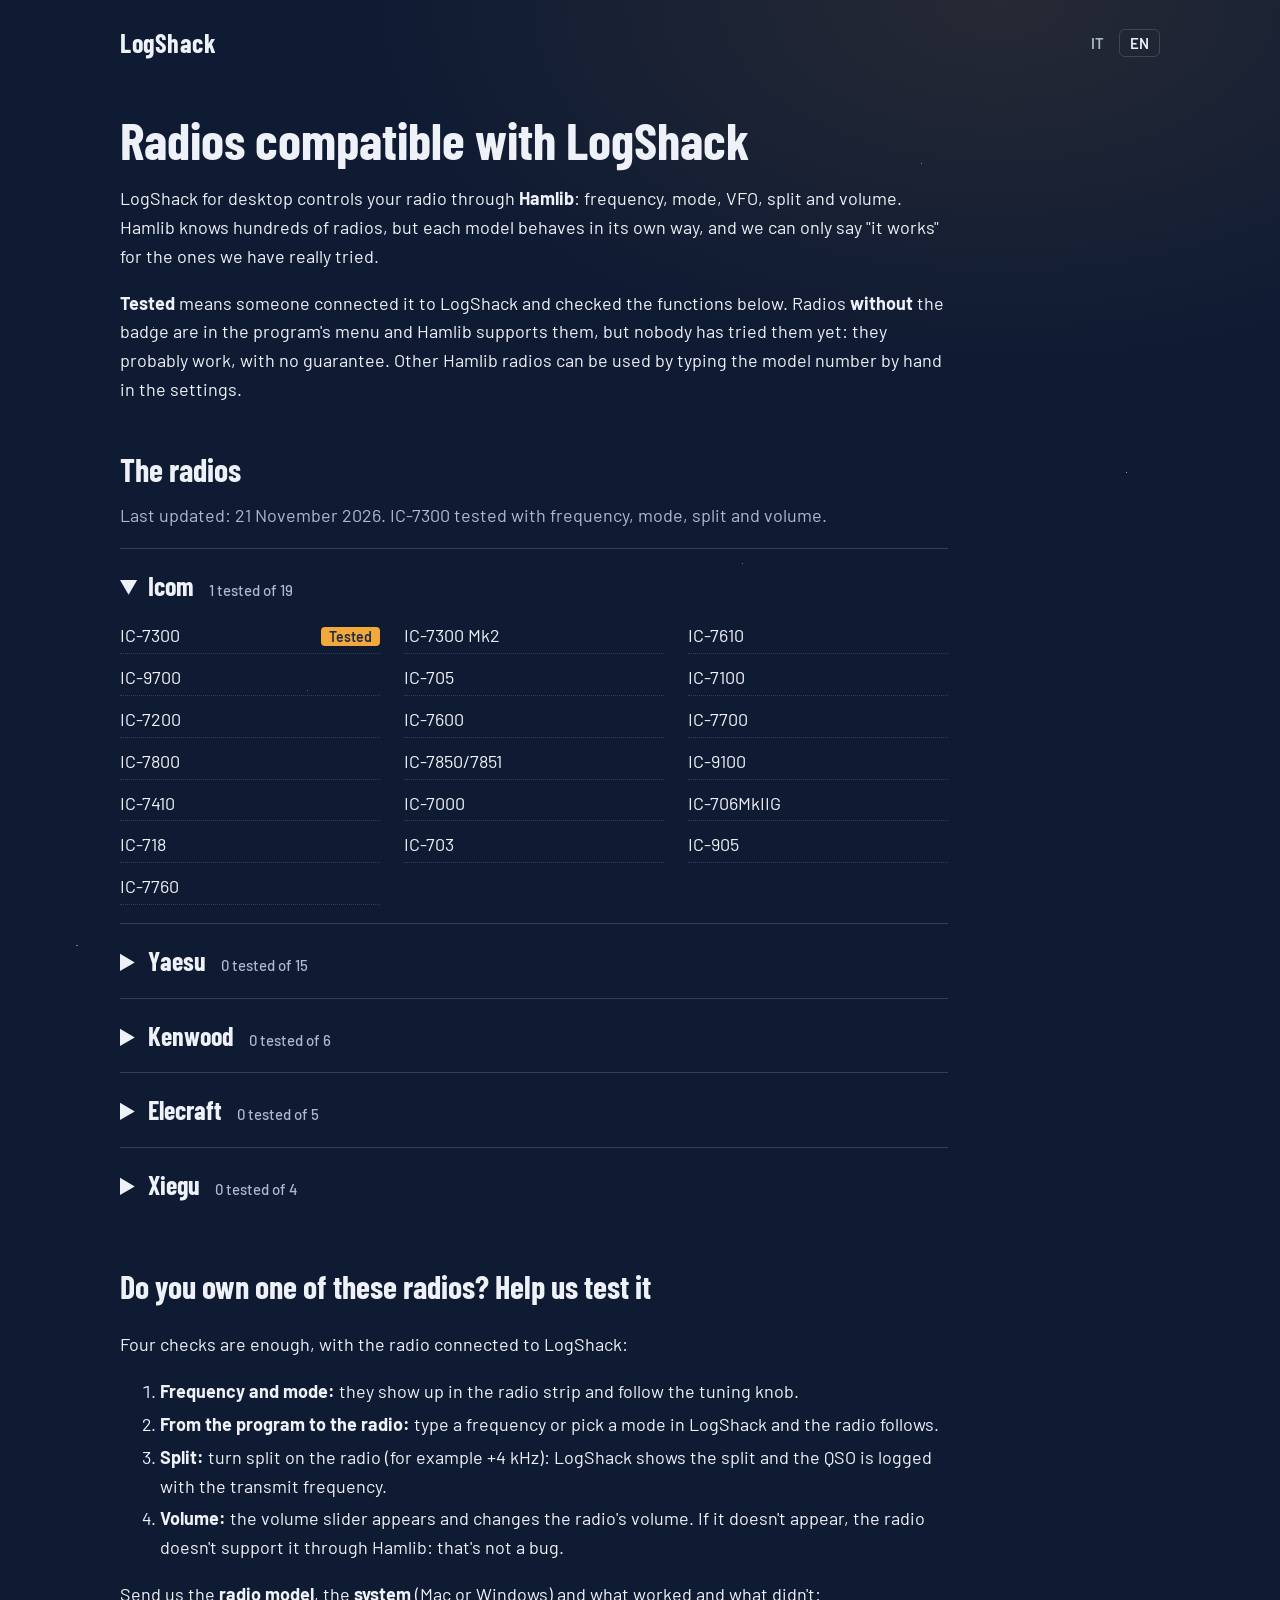
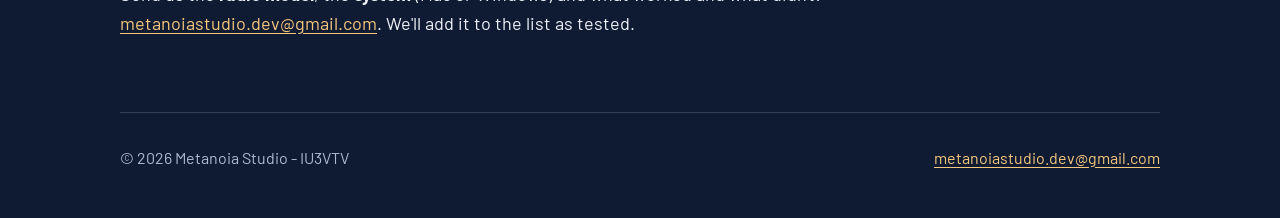
==== logshack/radio.html @ c80f0c37 "Pagina Radio compatibili (IT/EN) con la scheda di prova; link nel piede Co-Authored-By: Claude Sonne" ====
<!doctype html>
<html lang="it">
<head>
<meta charset="utf-8">
<meta name="viewport" content="width=device-width, initial-scale=1">
<title>LogShack — Radio compatibili</title>
<meta name="titolo-it" content="LogShack — Radio compatibili">
<meta name="titolo-en" content="LogShack — Compatible radios">
<link rel="icon" href="../img/favicon.png">
<link rel="preconnect" href="https://fonts.googleapis.com">
<link rel="preconnect" href="https://fonts.gstatic.com" crossorigin>
<link href="https://fonts.googleapis.com/css2?family=Barlow:wght@400;500;600&family=Barlow+Condensed:wght@600;700&display=swap" rel="stylesheet">
<link rel="stylesheet" href="../css/site.css">
<script src="../js/lingua.js"></script>
</head>
<body>
<div class="wrap">
  <header class="top">
    <a class="marchio" href="../">LogShack</a>
    <nav class="lingue" aria-label="Lingua / Language">
      <button type="button" data-set="it" aria-pressed="true">IT</button>
      <button type="button" data-set="en" aria-pressed="false">EN</button>
    </nav>
  </header>
  <main class="testo">
    <article data-l="it">
      <h1>Radio compatibili con LogShack</h1>
      <p>LogShack per computer comanda la radio tramite <strong>Hamlib</strong>: frequenza, modo, VFO, split e volume. Hamlib conosce centinaia di radio, ma ogni modello risponde a modo suo, e noi possiamo dire "funziona" solo di quelle che abbiamo provato davvero.</p>
      <p><strong>Provata</strong> vuol dire che qualcuno l'ha collegata a LogShack e ha controllato le funzioni qui sotto. Le radio <strong>senza</strong> il bollino sono nel menu del programma e Hamlib le supporta, ma nessuno ci ha ancora fatto la prova: probabilmente funzionano, senza garanzie. Le altre radio di Hamlib si possono usare scrivendo a mano il numero del modello nelle impostazioni.</p>
      <h2>Le radio</h2>
      <p class="data">Ultimo aggiornamento: 21 novembre 2026. IC-7300 provata con frequenza, modo, split e volume.</p>
    </article>
    <article data-l="en" hidden>
      <h1>Radios compatible with LogShack</h1>
      <p>LogShack for desktop controls your radio through <strong>Hamlib</strong>: frequency, mode, VFO, split and volume. Hamlib knows hundreds of radios, but each model behaves in its own way, and we can only say "it works" for the ones we have really tried.</p>
      <p><strong>Tested</strong> means someone connected it to LogShack and checked the functions below. Radios <strong>without</strong> the badge are in the program's menu and Hamlib supports them, but nobody has tried them yet: they probably work, with no guarantee. Other Hamlib radios can be used by typing the model number by hand in the settings.</p>
      <h2>The radios</h2>
      <p class="data">Last updated: 21 November 2026. IC-7300 tested with frequency, mode, split and volume.</p>
    </article>

    <details class="marca" open>
      <summary>Icom <span class="conta"><span data-l="it">1 provata su 19</span><span data-l="en" hidden>1 tested of 19</span></span></summary>
      <ul class="radio-lista">
        <li><span class="modello">IC-7300</span><span data-l="it"><span class="stato ok">Provata</span></span><span data-l="en" hidden><span class="stato ok">Tested</span></span></li>
        <li><span class="modello">IC-7300 Mk2</span></li>
        <li><span class="modello">IC-7610</span></li>
        <li><span class="modello">IC-9700</span></li>
        <li><span class="modello">IC-705</span></li>
        <li><span class="modello">IC-7100</span></li>
        <li><span class="modello">IC-7200</span></li>
        <li><span class="modello">IC-7600</span></li>
        <li><span class="modello">IC-7700</span></li>
        <li><span class="modello">IC-7800</span></li>
        <li><span class="modello">IC-7850/7851</span></li>
        <li><span class="modello">IC-9100</span></li>
        <li><span class="modello">IC-7410</span></li>
        <li><span class="modello">IC-7000</span></li>
        <li><span class="modello">IC-706MkIIG</span></li>
        <li><span class="modello">IC-718</span></li>
        <li><span class="modello">IC-703</span></li>
        <li><span class="modello">IC-905</span></li>
        <li><span class="modello">IC-7760</span></li>
      </ul>
    </details>
    <details class="marca">
      <summary>Yaesu <span class="conta"><span data-l="it">0 provata su 15</span><span data-l="en" hidden>0 tested of 15</span></span></summary>
      <ul class="radio-lista">
        <li><span class="modello">FT-991 / FT-991A</span></li>
        <li><span class="modello">FT-891</span></li>
        <li><span class="modello">FTDX-10</span></li>
        <li><span class="modello">FTDX-101D</span></li>
        <li><span class="modello">FTDX-101MP</span></li>
        <li><span class="modello">FTDX-3000</span></li>
        <li><span class="modello">FTDX-1200</span></li>
        <li><span class="modello">FT-710</span></li>
        <li><span class="modello">FT-450D</span></li>
        <li><span class="modello">FT-817</span></li>
        <li><span class="modello">FT-818</span></li>
        <li><span class="modello">FT-857</span></li>
        <li><span class="modello">FT-897</span></li>
        <li><span class="modello">FT-2000</span></li>
        <li><span class="modello">FT-950</span></li>
      </ul>
    </details>
    <details class="marca">
      <summary>Kenwood <span class="conta"><span data-l="it">0 provata su 6</span><span data-l="en" hidden>0 tested of 6</span></span></summary>
      <ul class="radio-lista">
        <li><span class="modello">TS-590S</span></li>
        <li><span class="modello">TS-590SG</span></li>
        <li><span class="modello">TS-890S</span></li>
        <li><span class="modello">TS-2000</span></li>
        <li><span class="modello">TS-480</span></li>
        <li><span class="modello">TS-990S</span></li>
      </ul>
    </details>
    <details class="marca">
      <summary>Elecraft <span class="conta"><span data-l="it">0 provata su 5</span><span data-l="en" hidden>0 tested of 5</span></span></summary>
      <ul class="radio-lista">
        <li><span class="modello">K3</span></li>
        <li><span class="modello">K3S</span></li>
        <li><span class="modello">KX2</span></li>
        <li><span class="modello">KX3</span></li>
        <li><span class="modello">K4</span></li>
      </ul>
    </details>
    <details class="marca">
      <summary>Xiegu <span class="conta"><span data-l="it">0 provata su 4</span><span data-l="en" hidden>0 tested of 4</span></span></summary>
      <ul class="radio-lista">
        <li><span class="modello">G90</span></li>
        <li><span class="modello">X6100</span></li>
        <li><span class="modello">X5105</span></li>
        <li><span class="modello">X6200</span></li>
      </ul>
    </details>
    <article data-l="it">
      <h2>Hai una di queste radio? Aiutaci a provarla</h2>
      <p>Bastano quattro controlli, con la radio collegata a LogShack:</p>
      <ol>
        <li><strong>Frequenza e modo:</strong> compaiono nella striscia della radio e seguono la manopola.</li>
        <li><strong>Dal programma alla radio:</strong> scrivi una frequenza o scegli un modo in LogShack e la radio li segue.</li>
        <li><strong>Split:</strong> attiva lo split sulla radio (per esempio +4 kHz): in LogShack compare lo split e il QSO va a log con la frequenza di trasmissione.</li>
        <li><strong>Volume:</strong> compare il cursore del volume e cambia il volume della radio. Se non compare, la radio non lo supporta via Hamlib: non è un difetto.</li>
      </ol>
      <p>Scrivici il <strong>modello della radio</strong>, il <strong>sistema</strong> (Mac o Windows) e cosa ha funzionato e cosa no: <a href="mailto:metanoiastudio.dev@gmail.com">metanoiastudio.dev@gmail.com</a>. La aggiungiamo alla lista come provata.</p>
    </article>
    <article data-l="en" hidden>
      <h2>Do you own one of these radios? Help us test it</h2>
      <p>Four checks are enough, with the radio connected to LogShack:</p>
      <ol>
        <li><strong>Frequency and mode:</strong> they show up in the radio strip and follow the tuning knob.</li>
        <li><strong>From the program to the radio:</strong> type a frequency or pick a mode in LogShack and the radio follows.</li>
        <li><strong>Split:</strong> turn split on the radio (for example +4 kHz): LogShack shows the split and the QSO is logged with the transmit frequency.</li>
        <li><strong>Volume:</strong> the volume slider appears and changes the radio's volume. If it doesn't appear, the radio doesn't support it through Hamlib: that's not a bug.</li>
      </ol>
      <p>Send us the <strong>radio model</strong>, the <strong>system</strong> (Mac or Windows) and what worked and what didn't: <a href="mailto:metanoiastudio.dev@gmail.com">metanoiastudio.dev@gmail.com</a>. We'll add it to the list as tested.</p>
    </article>
  </main>
  <footer class="piede">
    <p>© 2026 Metanoia Studio - IU3VTV</p>
    <p><a href="mailto:metanoiastudio.dev@gmail.com">metanoiastudio.dev@gmail.com</a></p>
  </footer>
</div>
</body>
</html>
---- css/site.css ----
/* LogShack — sito. Notte stellata, luce della lanterna, cartolina QSL. */
:root {
  --notte: #0f1b33;
  --notte-alta: #182a4b;
  --lanterna: #f2a93b;
  --lanterna-tenue: #f6c77d;
  --tela: #ede3cf;
  --inchiostro: #1c2a45;
  --nebbia: #aeb9cd;
  --testo: #eef1f7;
  --linea: rgba(174, 185, 205, 0.22);
  --display: "Barlow Condensed", "Arial Narrow", sans-serif;
  --corpo: "Barlow", system-ui, sans-serif;
}

* { box-sizing: border-box; }
html { -webkit-text-size-adjust: 100%; }
body {
  margin: 0;
  background: var(--notte);
  background-image:
    radial-gradient(1px 1px at 12% 18%, rgba(255,255,255,.55) 50%, transparent 51%),
    radial-gradient(1px 1px at 72% 9%, rgba(255,255,255,.45) 50%, transparent 51%),
    radial-gradient(1.5px 1.5px at 88% 26%, rgba(255,255,255,.6) 50%, transparent 51%),
    radial-gradient(1px 1px at 40% 6%, rgba(255,255,255,.4) 50%, transparent 51%),
    radial-gradient(1px 1px at 58% 31%, rgba(255,255,255,.35) 50%, transparent 51%),
    radial-gradient(1px 1px at 24% 38%, rgba(255,255,255,.3) 50%, transparent 51%),
    radial-gradient(1.5px 1.5px at 6% 52%, rgba(255,255,255,.4) 50%, transparent 51%),
    radial-gradient(900px 520px at 78% 0%, rgba(242,169,59,.10), transparent 70%);
  background-repeat: no-repeat;
  color: var(--testo);
  font-family: var(--corpo);
  font-size: 18px;
  line-height: 1.6;
}
a { color: var(--lanterna-tenue); text-underline-offset: 3px; }
a:hover { color: var(--lanterna); }
:focus-visible { outline: 3px solid var(--lanterna); outline-offset: 3px; border-radius: 4px; }
img { max-width: 100%; height: auto; display: block; }

.wrap { max-width: 1080px; margin: 0 auto; padding: 0 20px; }

/* Barra in alto */
.top { display: flex; align-items: center; justify-content: space-between; padding: 22px 0; }
.marchio { font-family: var(--display); font-weight: 700; font-size: 26px; letter-spacing: .02em; color: var(--testo); text-decoration: none; }
.lingue { display: flex; gap: 4px; }
.lingue button {
  font: 600 15px var(--corpo); color: var(--nebbia); background: none;
  border: 1px solid transparent; border-radius: 6px; padding: 4px 10px; cursor: pointer;
}
.lingue button[aria-pressed="true"] { color: var(--testo); border-color: var(--linea); }

/* Apertura: testo a sinistra, cartolina QSL a destra */
.apertura { display: grid; grid-template-columns: 1.05fr 1fr; gap: 48px; align-items: center; padding: 40px 0 72px; }
.apertura > * { min-width: 0; }
.apertura h1 {
  font-family: var(--display); font-weight: 700; font-size: clamp(34px, 9vw, 76px); overflow-wrap: break-word;
  line-height: 1.0; margin: 0 0 22px; letter-spacing: .005em;
}
.apertura > div > p { font-size: 20px; color: var(--nebbia); max-width: 34em; margin: 0; }

/* La cartolina QSL */
.qsl {
  background: var(--tela); color: var(--inchiostro);
  border-radius: 6px; padding: 26px 28px 22px;
  transform: rotate(-2.5deg);
  box-shadow: 0 18px 40px rgba(0,0,0,.45), 0 0 0 1px rgba(0,0,0,.06) inset;
  position: relative;
}
.qsl-testa { display: flex; justify-content: space-between; align-items: flex-start; gap: 16px; }
.qsl-call { font-family: var(--display); font-weight: 700; font-size: 64px; line-height: .9; margin: 0; letter-spacing: .01em; }
.qsl-sotto { font-size: 15px; margin: 6px 0 0; }
.qsl-timbro { width: 92px; flex: none; transform: rotate(8deg); opacity: .95; }
.qsl-a { font-family: var(--display); font-size: 22px; margin: 18px 0 10px; }
.qsl-a strong { border-bottom: 2px solid var(--inchiostro); padding: 0 18px 0 6px; }
.qsl table { width: 100%; border-collapse: collapse; font-family: var(--display); }
.qsl th, .qsl td { border: 1.5px solid var(--inchiostro); padding: 6px 8px; text-align: center; }
.qsl th { font-weight: 600; font-size: 14px; }
.qsl td { font-weight: 700; font-size: 22px; }
.qsl-firma { display: flex; justify-content: space-between; align-items: end; margin-top: 14px; font-size: 15px; }
.qsl-firma em { font-family: var(--display); font-style: normal; font-weight: 700; font-size: 26px; }

/* Le due app */
.app { display: grid; grid-template-columns: 200px 1fr; gap: 36px; padding: 56px 0; border-top: 1px solid var(--linea); }
.app-logo { width: 200px; }
.app h2 { font-family: var(--display); font-weight: 700; font-size: 48px; line-height: 1; margin: 4px 0 8px; }
.app .dove { color: var(--lanterna-tenue); font-weight: 600; margin: 0 0 16px; font-size: 19px; }
.app > div > p { max-width: 38em; margin: 0 0 18px; }
.funzioni { list-style: none; padding: 0; margin: 0 0 26px; display: grid; grid-template-columns: 1fr 1fr; gap: 10px 32px; }
.funzioni li { padding-left: 22px; position: relative; color: var(--testo); }
.funzioni li::before { content: ""; position: absolute; left: 0; top: .62em; width: 9px; height: 9px; border-radius: 50%; background: var(--lanterna); }
.azioni { display: flex; flex-wrap: wrap; gap: 12px; align-items: center; }
.bottone {
  display: inline-block; font: 600 17px var(--corpo); text-decoration: none;
  padding: 11px 20px; border-radius: 8px; color: var(--inchiostro); background: var(--lanterna);
}
.bottone:hover { background: var(--lanterna-tenue); color: var(--inchiostro); }
.bottone.spento { background: none; color: var(--nebbia); border: 1px dashed var(--linea); cursor: default; }
.lavori {
  display: inline-block; margin: 0 0 18px; padding: 8px 14px; border-radius: 8px;
  border: 1px dashed var(--lanterna); color: var(--testo); font-size: 17px; max-width: 38em;
}
.nota {
  margin: 24px 0 0; padding: 16px 18px; border-left: 3px solid var(--lanterna);
  background: var(--notte-alta); border-radius: 0 8px 8px 0; max-width: 40em; font-size: 17px;
}
.nota strong { color: var(--lanterna-tenue); }

/* Le schermate di LogShack Field: tre telefoni appoggiati uno sull'altro. Un clic li ingrandisce. */
.app.con-telefoni { grid-template-columns: 200px 1fr 340px; }
.telefoni { position: relative; height: 470px; }
.telefono {
  position: absolute; width: 190px; padding: 0; cursor: zoom-in;
  background: #1d2b47; border: 6px solid #1d2b47; border-radius: 22px;
  box-shadow: 0 16px 34px rgba(0,0,0,.5);
  transition: transform .2s ease;
}
.telefono img { border-radius: 16px; }
.telefono.sinistra { left: 0; top: 56px; transform: rotate(-7deg); z-index: 1; }
.telefono.destra { right: 0; top: 56px; transform: rotate(7deg); z-index: 1; }
.telefono.centro { left: 75px; top: 0; z-index: 2; }
.telefono:hover, .telefono:focus-visible { z-index: 3; }
.telefono.sinistra:hover { transform: rotate(-7deg) translateY(-8px); }
.telefono.destra:hover { transform: rotate(7deg) translateY(-8px); }
.telefono.centro:hover { transform: translateY(-8px); }

/* Il visore: la schermata grande sopra la pagina */
.visore {
  padding: 0; border: none; background: none; max-width: 94vw; max-height: 94vh; overflow: visible;
}
.visore::backdrop { background: rgba(8, 14, 28, .85); }
.visore img { max-height: 90vh; max-width: 90vw; width: auto; border-radius: 18px; border: 6px solid #1d2b47; box-shadow: 0 20px 50px rgba(0,0,0,.6); }
.visore .chiudi {
  position: absolute; top: -14px; right: -14px; width: 40px; height: 40px; border-radius: 50%;
  border: none; background: var(--lanterna); color: var(--inchiostro); font: 700 20px var(--corpo); cursor: pointer;
}

/* Sostieni: un ritaglio di cartolina, più piccolo della QSL in apertura */
.sostieni {
  display: grid; grid-template-columns: 1fr auto; gap: 28px 48px; align-items: center;
  margin: 8px 0 64px; padding: 30px 34px; border-radius: 6px;
  background: var(--tela); color: var(--inchiostro);
  border-left: 8px solid var(--lanterna);
  box-shadow: 0 14px 32px rgba(0,0,0,.35);
}
.sostieni h2 { font-family: var(--display); font-weight: 700; font-size: 40px; line-height: 1; margin: 0 0 10px; }
.sostieni-testo p { margin: 0; max-width: 36em; }
.sostieni-azione { text-align: center; }
.sostieni .bottone { font-size: 19px; padding: 13px 24px; }
.sostieni .bottone:hover { background: var(--inchiostro); color: var(--tela); }
.sostieni-firma { font-family: var(--display); font-weight: 600; font-size: 18px; margin: 10px 0 0; }

/* Piede */
.piede { border-top: 1px solid var(--linea); padding: 32px 0 48px; color: var(--nebbia); font-size: 16px; display: flex; flex-wrap: wrap; gap: 12px 40px; justify-content: space-between; }
.piede p { margin: 0; }

/* Pagine di testo (privacy) */
.testo { max-width: 46em; padding: 16px 0 56px; }
.testo h1 { font-family: var(--display); font-size: 52px; line-height: 1.05; margin: 10px 0 6px; }
.testo h2 { font-family: var(--display); font-size: 32px; margin: 40px 0 6px; }
.testo h3 { font-size: 19px; margin: 26px 0 4px; color: var(--lanterna-tenue); }
.testo .data { color: var(--nebbia); margin: 0 0 18px; }
.testo li { margin: 4px 0; }

/* Elenco radio compatibili */
.marca { border-top: 1px solid var(--linea); padding: 4px 0; }
.marca summary { cursor: pointer; padding: 12px 0; font-family: var(--display); font-weight: 700; font-size: 26px; }
.marca .conta { font-family: var(--corpo); font-weight: 500; font-size: 15px; color: var(--nebbia); margin-left: 10px; }
.radio-lista { list-style: none; padding: 0 0 14px; margin: 0; display: grid; grid-template-columns: repeat(auto-fill, minmax(230px, 1fr)); gap: 6px 24px; }
.radio-lista li { display: flex; justify-content: space-between; align-items: baseline; gap: 10px; margin: 0; border-bottom: 1px dotted var(--linea); padding: 3px 0; }
.stato { font-size: 14px; color: var(--nebbia); white-space: nowrap; }
.stato.ok { color: var(--inchiostro); background: var(--lanterna); border-radius: 4px; padding: 1px 8px; font-weight: 600; }

[hidden] { display: none !important; }

@media (max-width: 820px) {
  .apertura { grid-template-columns: 1fr; gap: 36px; padding: 20px 0 56px; }
  .qsl { transform: rotate(-1.5deg); }
  .app, .app.con-telefoni { grid-template-columns: 1fr; gap: 18px; padding: 44px 0; }
  .telefoni { height: auto; display: flex; justify-content: center; margin: 12px 0 34px; }
  .telefono { position: relative; left: auto; right: auto; top: auto; width: 36%; max-width: 190px; border-width: 4px; border-radius: 16px; }
  .telefono img { border-radius: 12px; }
  .telefono.sinistra { margin-right: -6%; margin-top: 26px; }
  .telefono.destra { margin-left: -6%; margin-top: 26px; }
  .telefono.sinistra { order: 1; }
  .telefono.centro { left: auto; order: 2; }
  .telefono.destra { order: 3; }
  .app-logo { width: 140px; }
  .funzioni { grid-template-columns: 1fr; }
  .sostieni { grid-template-columns: 1fr; padding: 24px 22px; }
  .sostieni-azione { text-align: left; }
}
@media (max-width: 420px) {
  body { font-size: 17px; }
  .qsl { padding: 20px 16px 16px; }
  .qsl-call { font-size: 48px; }
  .qsl-timbro { width: 70px; }
  .qsl td { font-size: 15px; padding: 5px 2px; }
  .qsl th { font-size: 11px; padding: 4px 2px; }
}
@media (prefers-reduced-motion: no-preference) {
  .qsl { animation: arriva .9s cubic-bezier(.2,.8,.2,1) both; }
  @keyframes arriva { from { opacity: 0; transform: translateY(18px) rotate(-6deg); } to { opacity: 1; transform: rotate(-2.5deg); } }
}
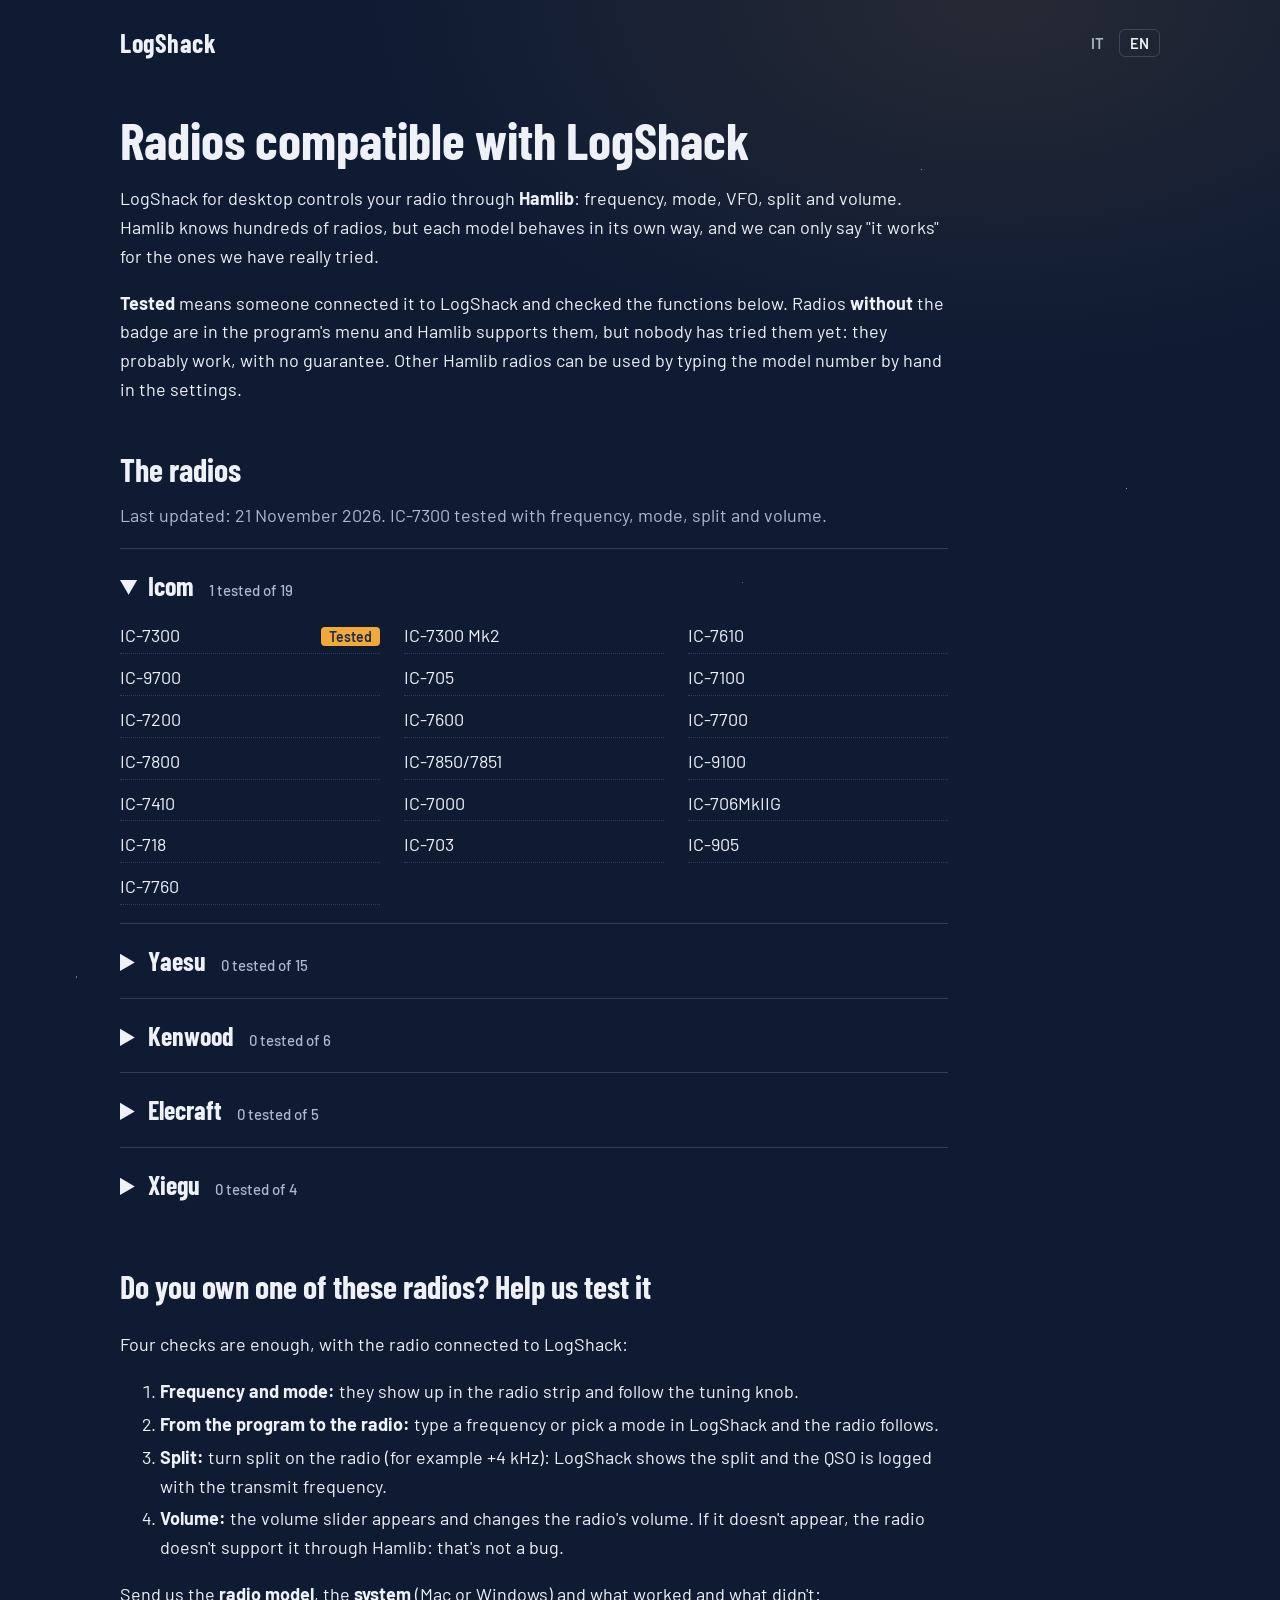
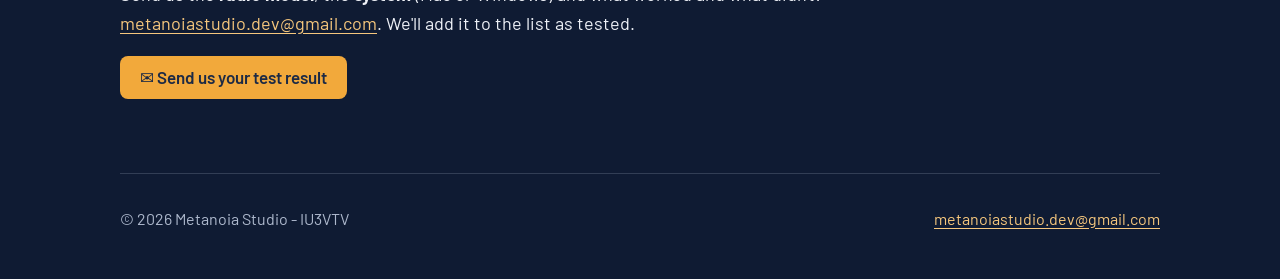
==== commit 3980d7d9: "Radio compatibili: pulsante con la mail già compilata per i risultati delle prove Co-Authored-By: Cl" ====
--- a/logshack/radio.html
+++ b/logshack/radio.html
@@ -122,6 +122,7 @@
         <li><strong>Volume:</strong> compare il cursore del volume e cambia il volume della radio. Se non compare, la radio non lo supporta via Hamlib: non è un difetto.</li>
       </ol>
       <p>Scrivici il <strong>modello della radio</strong>, il <strong>sistema</strong> (Mac o Windows) e cosa ha funzionato e cosa no: <a href="mailto:metanoiastudio.dev@gmail.com">metanoiastudio.dev@gmail.com</a>. La aggiungiamo alla lista come provata.</p>
+      <p><a class="bottone" href="mailto:metanoiastudio.dev@gmail.com?subject=LogShack%3A%20prova%20della%20radio&body=Radio%20%28marca%20e%20modello%29%3A%0ASistema%20%28Mac%20o%20Windows%29%3A%0AVersione%20di%20LogShack%3A%0A%0A1.%20Frequenza%20e%20modo%20seguono%20la%20manopola%3A%20funziona%20/%20non%20funziona%20/%20non%20provato%0A2.%20Dal%20programma%20alla%20radio%3A%20funziona%20/%20non%20funziona%20/%20non%20provato%0A3.%20Split%3A%20funziona%20/%20non%20funziona%20/%20non%20provato%0A4.%20Volume%3A%20funziona%20/%20non%20funziona%20/%20non%20provato%0A%0ANote%20%28errori%2C%20impostazioni%20usate%29%3A%0A">✉ Scrivici il risultato della prova</a></p>
     </article>
     <article data-l="en" hidden>
       <h2>Do you own one of these radios? Help us test it</h2>
@@ -133,6 +134,7 @@
         <li><strong>Volume:</strong> the volume slider appears and changes the radio's volume. If it doesn't appear, the radio doesn't support it through Hamlib: that's not a bug.</li>
       </ol>
       <p>Send us the <strong>radio model</strong>, the <strong>system</strong> (Mac or Windows) and what worked and what didn't: <a href="mailto:metanoiastudio.dev@gmail.com">metanoiastudio.dev@gmail.com</a>. We'll add it to the list as tested.</p>
+      <p><a class="bottone" href="mailto:metanoiastudio.dev@gmail.com?subject=LogShack%3A%20radio%20test&body=Radio%20%28make%20and%20model%29%3A%0ASystem%20%28Mac%20or%20Windows%29%3A%0ALogShack%20version%3A%0A%0A1.%20Frequency%20and%20mode%20follow%20the%20knob%3A%20works%20/%20does%20not%20work%20/%20not%20tried%0A2.%20From%20the%20program%20to%20the%20radio%3A%20works%20/%20does%20not%20work%20/%20not%20tried%0A3.%20Split%3A%20works%20/%20does%20not%20work%20/%20not%20tried%0A4.%20Volume%3A%20works%20/%20does%20not%20work%20/%20not%20tried%0A%0ANotes%20%28errors%2C%20settings%20used%29%3A%0A">✉ Send us your test result</a></p>
     </article>
   </main>
   <footer class="piede">
